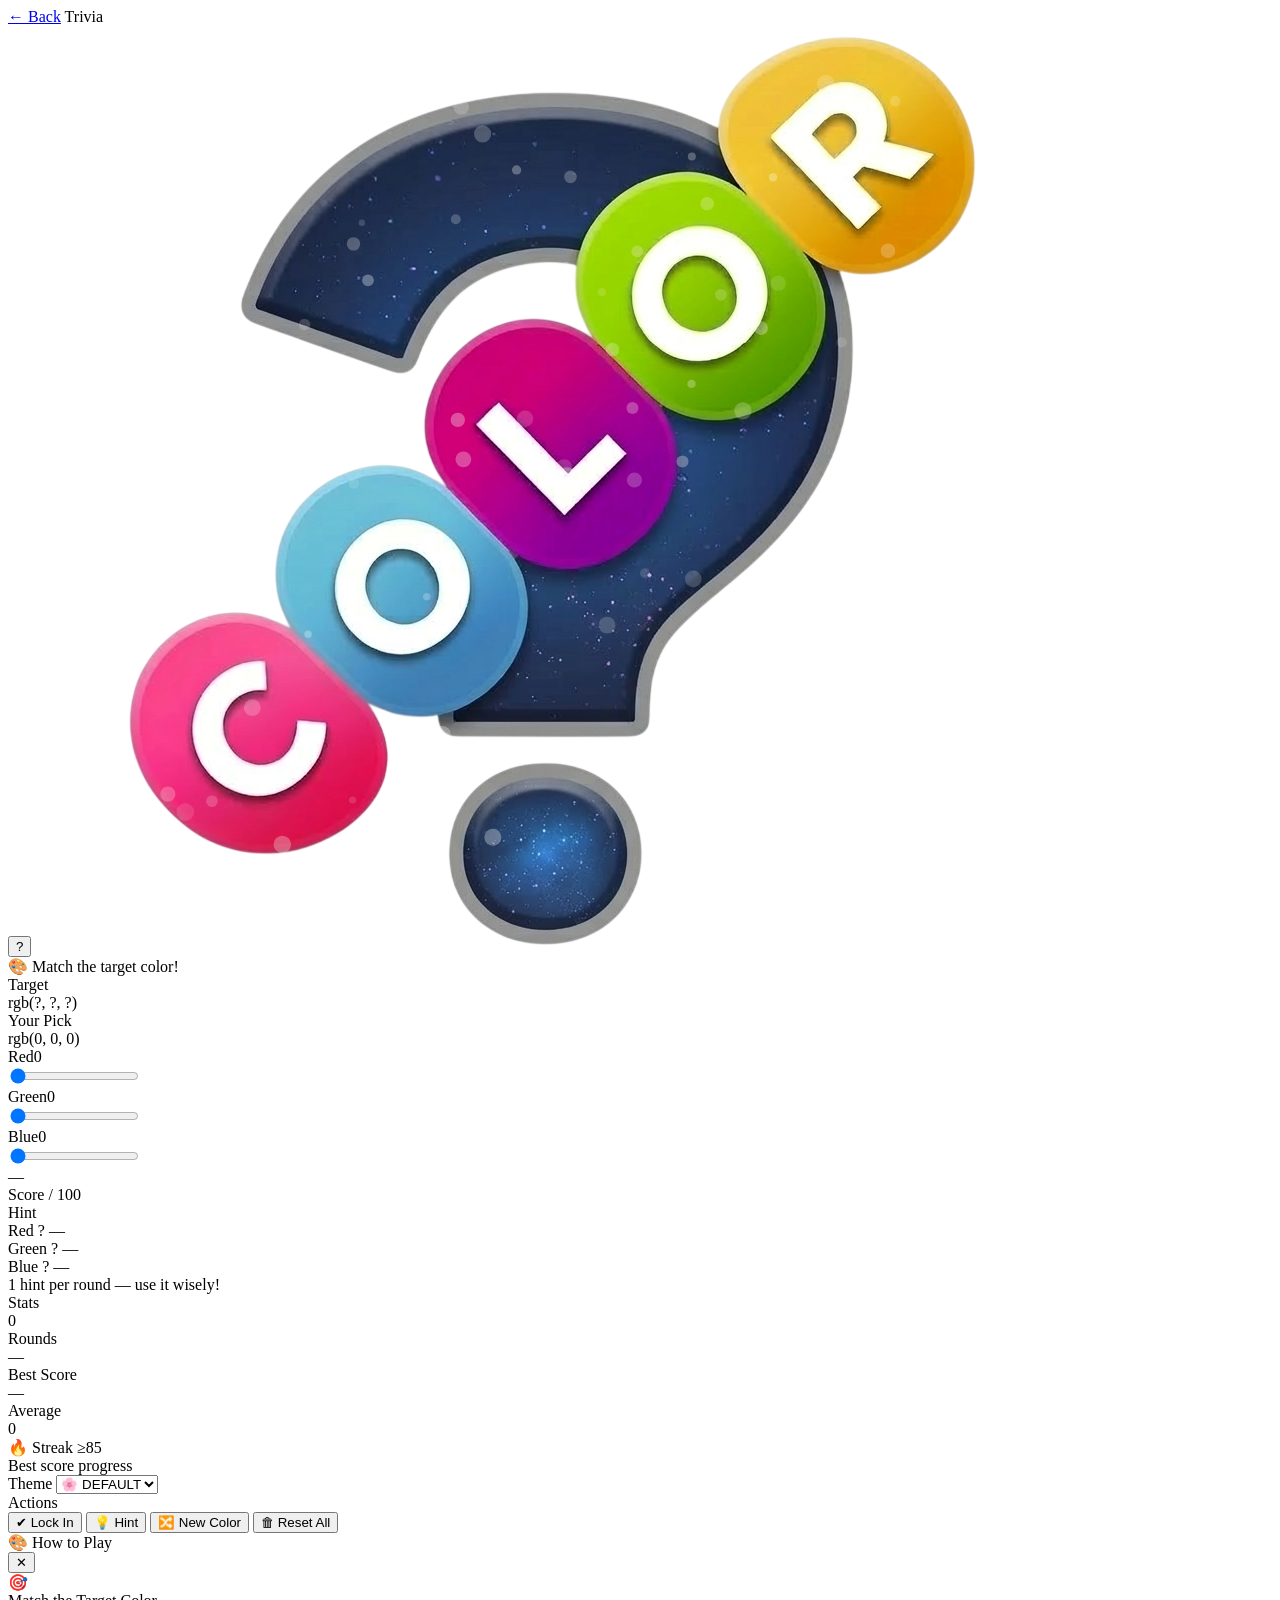
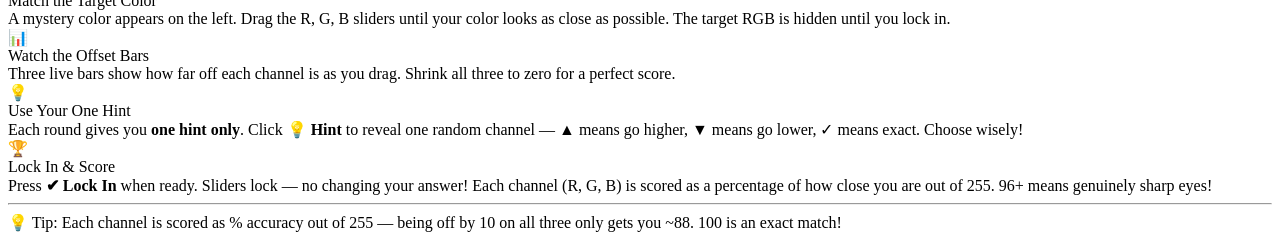
==== coloraccuracy/color-accuracy.html @ c28a1228 "Added the HTML file for color accuracy" ====
<!DOCTYPE html>
<html lang="en">
<head>
<meta charset="UTF-8">
<meta name="viewport" content="width=device-width, initial-scale=1.0">
<title>Color Accuracy</title>
<link rel="icon" type="image/png" href="../images/colorAccuracy.png">
<link rel="stylesheet" href="style.css">
<link rel="preconnect" href="https://fonts.googleapis.com">
<link href="https://fonts.googleapis.com/css2?family=Lexend:wght@100..900&display=swap" rel="stylesheet">
</head>
<body>

<canvas id="particle-canvas" style="position:fixed;inset:0;width:100%;height:100%;z-index:0;pointer-events:none;"></canvas>

<header>
  <div class="header-left">
    <a class="btn-back" href="../index.html#section-2">← Back</a>
    <span class="game-badge">Trivia</span>
  </div>
  <div class="header-right">
    <button class="btn-help" id="btn-help" title="How to Play">?</button>
    <img class="header-logo-img" src="../images/colorAccuracy.png" alt="Color Accuracy Game">
  </div>
</header>

<div class="app">
  <div class="shell">

    <!-- LEFT -->
    <div class="card preview-card">
      <div class="status-bar idle" id="status">🎨 Match the target color!</div>

      <div class="color-pair">
        <div class="color-section">
          <div class="color-lbl">Target</div>
          <div class="color-box" id="target-box"></div>
          <div class="rgb-pill" id="target-rgb">rgb(?, ?, ?)</div>
        </div>
        <div class="color-section">
          <div class="color-lbl">Your Pick</div>
          <div class="color-box" id="player-box" style="background:#000"></div>
          <div class="rgb-pill" id="player-rgb">rgb(0, 0, 0)</div>
        </div>
      </div>

      <div class="left-sliders" id="slider-container">
        <div class="left-slider-row">
          <div class="left-slider-header"><span class="slider-name r">Red</span><span class="slider-val" id="rVal">0</span></div>
          <input type="range" id="r" min="0" max="255" value="0">
        </div>
        <div class="left-slider-row">
          <div class="left-slider-header"><span class="slider-name g">Green</span><span class="slider-val" id="gVal">0</span></div>
          <input type="range" id="g" min="0" max="255" value="0">
        </div>
        <div class="left-slider-row">
          <div class="left-slider-header"><span class="slider-name b">Blue</span><span class="slider-val" id="bVal">0</span></div>
          <input type="range" id="b" min="0" max="255" value="0">
        </div>
      </div>

      <div class="score-wrap">
        <div class="score-badge" id="score-badge">—</div>
        <div class="score-sub">Score / 100</div>
      </div>
    </div>

    <!-- RIGHT -->
    <div class="card sidebar-card">

      <div class="sec-block">
        <div class="sec-lbl">Hint</div>
        <div class="hint-panel">
          <div class="hint-channels">
            <div class="hint-chip" id="hint-r">
              <span class="hint-chip-lbl">Red</span>
              <span class="hint-chip-arrow" id="hint-r-arrow">?</span>
              <span class="hint-chip-diff" id="hint-r-diff">—</span>
            </div>
            <div class="hint-chip" id="hint-g">
              <span class="hint-chip-lbl">Green</span>
              <span class="hint-chip-arrow" id="hint-g-arrow">?</span>
              <span class="hint-chip-diff" id="hint-g-diff">—</span>
            </div>
            <div class="hint-chip" id="hint-b">
              <span class="hint-chip-lbl">Blue</span>
              <span class="hint-chip-arrow" id="hint-b-arrow">?</span>
              <span class="hint-chip-diff" id="hint-b-diff">—</span>
            </div>
          </div>
          <div class="hint-msg" id="hint-msg">1 hint per round — use it wisely!</div>
        </div>
      </div>

      <div class="sec-block">
        <div class="sec-lbl">Stats</div>
        <div class="stats-grid">
          <div class="stat-card">
            <div class="stat-val" id="stat-rounds">0</div>
            <div class="stat-lbl">Rounds</div>
          </div>
          <div class="stat-card">
            <div class="stat-val" id="stat-best">—</div>
            <div class="stat-lbl">Best Score</div>
          </div>
          <div class="stat-card">
            <div class="stat-val" id="stat-avg">—</div>
            <div class="stat-lbl">Average</div>
          </div>
          <div class="stat-card">
            <div class="stat-val" id="stat-streak">0</div>
            <div class="stat-lbl">🔥 Streak ≥85</div>
          </div>
          <div class="stat-card" style="grid-column:span 2;">
            <div class="stat-bar-row">
              <div class="stat-bar-lbl">Best score progress</div>
              <div class="stat-bar-track"><div class="stat-bar-fill" id="stat-bar" style="width:0%"></div></div>
            </div>
          </div>
        </div>
      </div>

      <div class="sec-block">
        <div class="theme-row">
          <span class="theme-lbl">Theme</span>
          <select class="theme-sel" id="scheme">
            <option value="default">🌸 DEFAULT</option>
            <option value="dark">🌙 DARK</option>
          </select>
        </div>
      </div>

      <div class="sec-block">
        <div class="sec-lbl">Actions</div>
        <div class="action-btns">
          <button class="btn bg" id="btn-lock">✔ Lock In</button>
          <button class="btn bl" id="btn-hint">💡 Hint</button>
          <button class="btn bw" id="btn-new">🔀 New Color</button>
          <button class="btn br" id="btn-reset">🗑 Reset All</button>
        </div>
      </div>

    </div>
  </div>
</div>

<!-- MODAL -->
<div class="modal-overlay" id="modal-overlay">
  <div class="modal" role="dialog" aria-modal="true" aria-labelledby="modal-title">
    <div class="modal-header">
      <div class="modal-title" id="modal-title">🎨 How to Play</div>
      <button class="modal-close" id="modal-close" aria-label="Close">✕</button>
    </div>
    <div class="modal-steps">
      <div class="modal-step">
        <div class="step-num">🎯</div>
        <div class="step-body">
          <div class="step-title">Match the Target Color</div>
          <div class="step-desc">A mystery color appears on the left. Drag the R, G, B sliders until your color looks as close as possible. The target RGB is hidden until you lock in.</div>
        </div>
      </div>
      <div class="modal-step">
        <div class="step-num">📊</div>
        <div class="step-body">
          <div class="step-title">Watch the Offset Bars</div>
          <div class="step-desc">Three live bars show how far off each channel is as you drag. Shrink all three to zero for a perfect score.</div>
        </div>
      </div>
      <div class="modal-step">
        <div class="step-num">💡</div>
        <div class="step-body">
          <div class="step-title">Use Your One Hint</div>
          <div class="step-desc">Each round gives you <strong>one hint only</strong>. Click <strong>💡 Hint</strong> to reveal one random channel — ▲ means go higher, ▼ means go lower, ✓ means exact. Choose wisely!</div>
        </div>
      </div>
      <div class="modal-step">
        <div class="step-num">🏆</div>
        <div class="step-body">
          <div class="step-title">Lock In & Score</div>
          <div class="step-desc">Press <strong>✔ Lock In</strong> when ready. Sliders lock — no changing your answer! Each channel (R, G, B) is scored as a percentage of how close you are out of 255. 96+ means genuinely sharp eyes!</div>
        </div>
      </div>
    </div>
    <hr class="modal-divider">
    <div class="modal-tip">💡 Tip: Each channel is scored as % accuracy out of 255 — being off by 10 on all three only gets you ~88. 100 is an exact match!</div>
  </div>
</div>

<script>
let target = {r:0,g:0,b:0};
let locked = false;
let hintUsed = false;
let stats = { rounds:0, best:-1, total:0, streak:0 };

const rSlider=document.getElementById('r'), gSlider=document.getElementById('g'), bSlider=document.getElementById('b');
const rVal_el=document.getElementById('rVal'), gVal_el=document.getElementById('gVal'), bVal_el=document.getElementById('bVal');
const targetBox=document.getElementById('target-box'), playerBox=document.getElementById('player-box');
const targetRGB=document.getElementById('target-rgb'), playerRGB=document.getElementById('player-rgb');
const status_el=document.getElementById('status'), scoreBadge=document.getElementById('score-badge');
const sliderContainer=document.getElementById('slider-container');
const hintChips=[document.getElementById('hint-r'), document.getElementById('hint-g'), document.getElementById('hint-b')];
const hintArrows=['hint-r-arrow','hint-g-arrow','hint-b-arrow'].map(id=>document.getElementById(id));
const hintDiffs=['hint-r-diff','hint-g-diff','hint-b-diff'].map(id=>document.getElementById(id));
const hintMsg=document.getElementById('hint-msg');

function randInt(a,b){return Math.floor(Math.random()*(b-a+1))+a;}
function rgb(r,g,b){return `rgb(${r}, ${g}, ${b})`;}
function calcScore(r,g,b){
  const accR = 1 - Math.abs(r - target.r) / 255;
  const accG = 1 - Math.abs(g - target.g) / 255;
  const accB = 1 - Math.abs(b - target.b) / 255;
  const avg = (accR + accG + accB) / 3;
  return Math.round(Math.pow(avg, 2.2) * 100);
}
function scoreClass(s){return s>=75?'great':s>=45?'ok':'low';}
function scoreEmoji(s){
  if(s===100) return '🎯 Perfect match!';
  if(s>=96)   return '🏆 Outstanding!';
  if(s>=88)   return '✨ Excellent!';
  if(s>=75)   return '👍 Really close!';
  if(s>=58)   return '🙂 Decent try!';
  if(s>=38)   return '😅 Getting there…';
  if(s>=18)   return '😬 Way off!';
  return '💀 Not even close!';
}

function setSlidersLocked(isLocked){
  if(isLocked){
    sliderContainer.classList.add('sliders-locked');
  } else {
    sliderContainer.classList.remove('sliders-locked');
  }
}

function updatePlayer(){
  if(locked) return;
  const r=+rSlider.value, g=+gSlider.value, b=+bSlider.value;
  rVal_el.textContent=r; gVal_el.textContent=g; bVal_el.textContent=b;
  playerBox.style.backgroundColor=rgb(r,g,b);
  playerRGB.textContent=`rgb(${r}, ${g}, ${b})`;
  status_el.className='status-bar idle'; status_el.textContent='🎨 Match the target color!'; scoreBadge.textContent='—';
  saveState();
}

function showHint(){
  if(locked){ hintMsg.textContent='Answer locked! Start a new round.'; return; }
  if(hintUsed){ hintMsg.textContent='Only 1 hint per round!'; return; }
  hintUsed = true;
  const pick = Math.floor(Math.random()*3);
  const r=+rSlider.value, g=+gSlider.value, b=+bSlider.value;
  const vals=[r,g,b], tgts=[target.r,target.g,target.b];
  const diff=tgts[pick]-vals[pick], abs=Math.abs(diff);
  const chip=hintChips[pick];
  chip.classList.add('revealed');
  chip.classList.remove('up','down','exact');
  if(diff>0){chip.classList.add('up'); hintArrows[pick].textContent='▲'; hintDiffs[pick].textContent=`+${abs}`;}
  else if(diff<0){chip.classList.add('down'); hintArrows[pick].textContent='▼'; hintDiffs[pick].textContent=`-${abs}`;}
  else{chip.classList.add('exact'); hintArrows[pick].textContent='✓'; hintDiffs[pick].textContent='exact';}
  hintMsg.textContent='Hint used for this round!';
  saveState();
}

function resetHints(){
  hintUsed=false;
  hintChips.forEach(c=>{c.className='hint-chip';});
  hintArrows.forEach(a=>a.textContent='?');
  hintDiffs.forEach(d=>d.textContent='—');
  hintMsg.textContent='1 hint per round — use it wisely!';
}

function updateStats(score){
  stats.rounds++;
  stats.total+=score;
  if(score>stats.best) stats.best=score;
  if(score>=85) stats.streak++; else stats.streak=0;
  renderStats();
}
function renderStats(){
  document.getElementById('stat-rounds').textContent=stats.rounds;
  document.getElementById('stat-best').textContent=stats.best>=0?stats.best:'—';
  document.getElementById('stat-avg').textContent=stats.rounds>0?Math.round(stats.total/stats.rounds):'—';
  document.getElementById('stat-streak').textContent=stats.streak;
  const pct=stats.best>=0?stats.best:0;
  document.getElementById('stat-bar').style.width=pct+'%';
  ['stat-rounds','stat-best','stat-avg','stat-streak'].forEach(id=>{
    const el=document.getElementById(id);
    el.classList.remove('bump2'); void el.offsetWidth; el.classList.add('bump2');
    setTimeout(()=>el.classList.remove('bump2'),400);
  });
}
function resetStats(){stats={rounds:0,best:-1,total:0,streak:0};renderStats();}

function newGame(){
  target={r:randInt(0,255),g:randInt(0,255),b:randInt(0,255)};
  targetBox.style.backgroundColor=rgb(target.r,target.g,target.b);
  targetRGB.textContent='rgb(?, ?, ?)';
  locked=false;
  setSlidersLocked(false);
  rSlider.value=0; gSlider.value=0; bSlider.value=0;
  rVal_el.textContent=0; gVal_el.textContent=0; bVal_el.textContent=0;
  playerBox.style.backgroundColor=rgb(0,0,0);
  playerRGB.textContent='rgb(0, 0, 0)';
  resetHints();
  status_el.className='status-bar idle';
  status_el.textContent='🎨 Match the target color!';
  scoreBadge.textContent='—';
  saveState();
}

function lockIn(){
  if(locked)return;
  locked=true;
  setSlidersLocked(true);
  const r=+rSlider.value, g=+gSlider.value, b=+bSlider.value;
  const score=calcScore(r,g,b), cls=scoreClass(score);
  targetRGB.textContent=`rgb(${target.r}, ${target.g}, ${target.b})`;
  status_el.className=`status-bar ${cls}`;
  status_el.textContent=`${scoreEmoji(score)} — ${score}/100`;
  scoreBadge.textContent=score;
  scoreBadge.classList.remove('bump'); void scoreBadge.offsetWidth; scoreBadge.classList.add('bump');
  setTimeout(()=>scoreBadge.classList.remove('bump'),400);
  updateStats(score);
  saveState();
  if(score>=85) confetti();
}

function resetAll(){ resetStats(); newGame(); }

function confetti(){
  const cols=['#ffb2b2','#ffd6e0','#ffd700','#ff88aa','#ffffff','#ffaacc','#ffddee'];
  for(let i=0;i<60;i++)setTimeout(()=>{
    const el=document.createElement('div'); el.className='cp';
    const sz=6+Math.random()*10;
    el.style.cssText=`left:${Math.random()*100}vw;top:-12px;width:${sz}px;height:${sz*(Math.random()>.45?1:2.2)}px;background:${cols[~~(Math.random()*cols.length)]};border-radius:${Math.random()>.4?'50%':'3px'};border:1.5px solid rgba(255,255,255,0.4);animation-duration:${2+Math.random()*2}s;animation-delay:${Math.random()*.4}s;`;
    document.body.appendChild(el); setTimeout(()=>el.remove(),5000);
  },i*22);
}

// ─── PARTICLE SYSTEM ─────────────────────────────────────────────────────────
function initParticles(canvas) {
  const ctx = canvas.getContext('2d');
  let W, H, particles;

  function resize() {
    const rect = canvas.getBoundingClientRect();
    W = canvas.width  = rect.width  || window.innerWidth;
    H = canvas.height = rect.height || window.innerHeight;
  }

  function isDark() {
    return document.documentElement.getAttribute('data-scheme') === 'dark';
  }

  function createParticles() {
    const count = Math.floor((W * H) / 7500);
    particles = Array.from({ length: count }, () => ({
      x:  Math.random() * W,
      y:  Math.random() * H,
      r:  Math.random() * 6 + 3,
      dx: (Math.random() - 0.5) * 0.35,
      dy: (Math.random() - 0.5) * 0.35,
      a:  Math.random() * 0.22 + 0.1
    }));
  }

  function draw() {
    ctx.clearRect(0, 0, W, H);
    const alpha = isDark() ? 0.55 : 1;
    particles.forEach(p => {
      ctx.beginPath();
      ctx.arc(p.x, p.y, p.r, 0, Math.PI * 2);
      ctx.fillStyle = `rgba(255,255,255,${p.a * alpha})`;
      ctx.fill();
      p.x += p.dx; p.y += p.dy;
      if (p.x < -p.r) p.x = W + p.r;
      if (p.x > W + p.r) p.x = -p.r;
      if (p.y < -p.r) p.y = H + p.r;
      if (p.y > H + p.r) p.y = -p.r;
    });
    requestAnimationFrame(draw);
  }

  resize(); createParticles(); draw();
  window.addEventListener('resize', () => { resize(); createParticles(); });
}

initParticles(document.getElementById('particle-canvas'));

const scheme_el=document.getElementById('scheme');
scheme_el.addEventListener('change',e=>{document.documentElement.setAttribute('data-scheme',e.target.value);localStorage.setItem('cag-scheme',e.target.value);});

const modalOverlay=document.getElementById('modal-overlay');
document.getElementById('btn-help').addEventListener('click',()=>modalOverlay.classList.add('open'));
document.getElementById('modal-close').addEventListener('click',()=>modalOverlay.classList.remove('open'));
modalOverlay.addEventListener('click',e=>{if(e.target===modalOverlay)modalOverlay.classList.remove('open');});
document.addEventListener('keydown',e=>{if(e.key==='Escape')modalOverlay.classList.remove('open');});
document.querySelector('.btn-back').addEventListener('click', ()=>{ sessionStorage.removeItem('cag-state'); });

rSlider.oninput=updatePlayer; gSlider.oninput=updatePlayer; bSlider.oninput=updatePlayer;
document.getElementById('btn-lock').addEventListener('click',lockIn);
document.getElementById('btn-hint').addEventListener('click',showHint);
document.getElementById('btn-new').addEventListener('click',newGame);
document.getElementById('btn-reset').addEventListener('click',resetAll);

function saveState(){
  try {
    sessionStorage.setItem('cag-state', JSON.stringify({
      target, locked, hintUsed,
      hintChipStates: hintChips.map((c,i)=>({
        classes: c.className,
        arrow: hintArrows[i].textContent,
        diff:  hintDiffs[i].textContent
      })),
      hintMsg: hintMsg.textContent,
      r: rSlider.value, g: gSlider.value, b: bSlider.value,
      targetRGBText: targetRGB.textContent,
      statusClass: status_el.className,
      statusText:  status_el.textContent,
      scoreText:   scoreBadge.textContent,
      stats
    }));
  } catch(e){}
}

function restoreState(){
  try {
    const raw = sessionStorage.getItem('cag-state');
    if(!raw) return false;
    const s = JSON.parse(raw);
    target   = s.target   || {r:0,g:0,b:0};
    locked   = s.locked   ?? false;
    hintUsed = s.hintUsed ?? false;
    stats    = s.stats    || {rounds:0,best:-1,total:0,streak:0};
    rSlider.value = s.r ?? 0;
    gSlider.value = s.g ?? 0;
    bSlider.value = s.b ?? 0;
    const r=+rSlider.value, g=+gSlider.value, b=+bSlider.value;
    rVal_el.textContent=r; gVal_el.textContent=g; bVal_el.textContent=b;
    targetBox.style.backgroundColor = `rgb(${target.r},${target.g},${target.b})`;
    playerBox.style.backgroundColor = `rgb(${r},${g},${b})`;
    targetRGB.textContent = s.targetRGBText || 'rgb(?, ?, ?)';
    playerRGB.textContent = `rgb(${r}, ${g}, ${b})`;
    status_el.className   = s.statusClass || 'status-bar idle';
    status_el.textContent = s.statusText  || '🎨 Match the target color!';
    scoreBadge.textContent = s.scoreText  || '—';
    if(s.hintChipStates){
      s.hintChipStates.forEach((hs,i)=>{
        hintChips[i].className         = hs.classes;
        hintArrows[i].textContent      = hs.arrow;
        hintDiffs[i].textContent       = hs.diff;
      });
    }
    hintMsg.textContent = s.hintMsg || '1 hint per round — use it wisely!';
    setSlidersLocked(locked);
    renderStats();
    return true;
  } catch(e){ return false; }
}

(function init(){
  const s=localStorage.getItem('cag-scheme')||'default';
  document.documentElement.setAttribute('data-scheme',s);
  scheme_el.value=s;
  if(!restoreState()){
    renderStats();
    newGame();
  }
})();
</script>
</body>
</html>
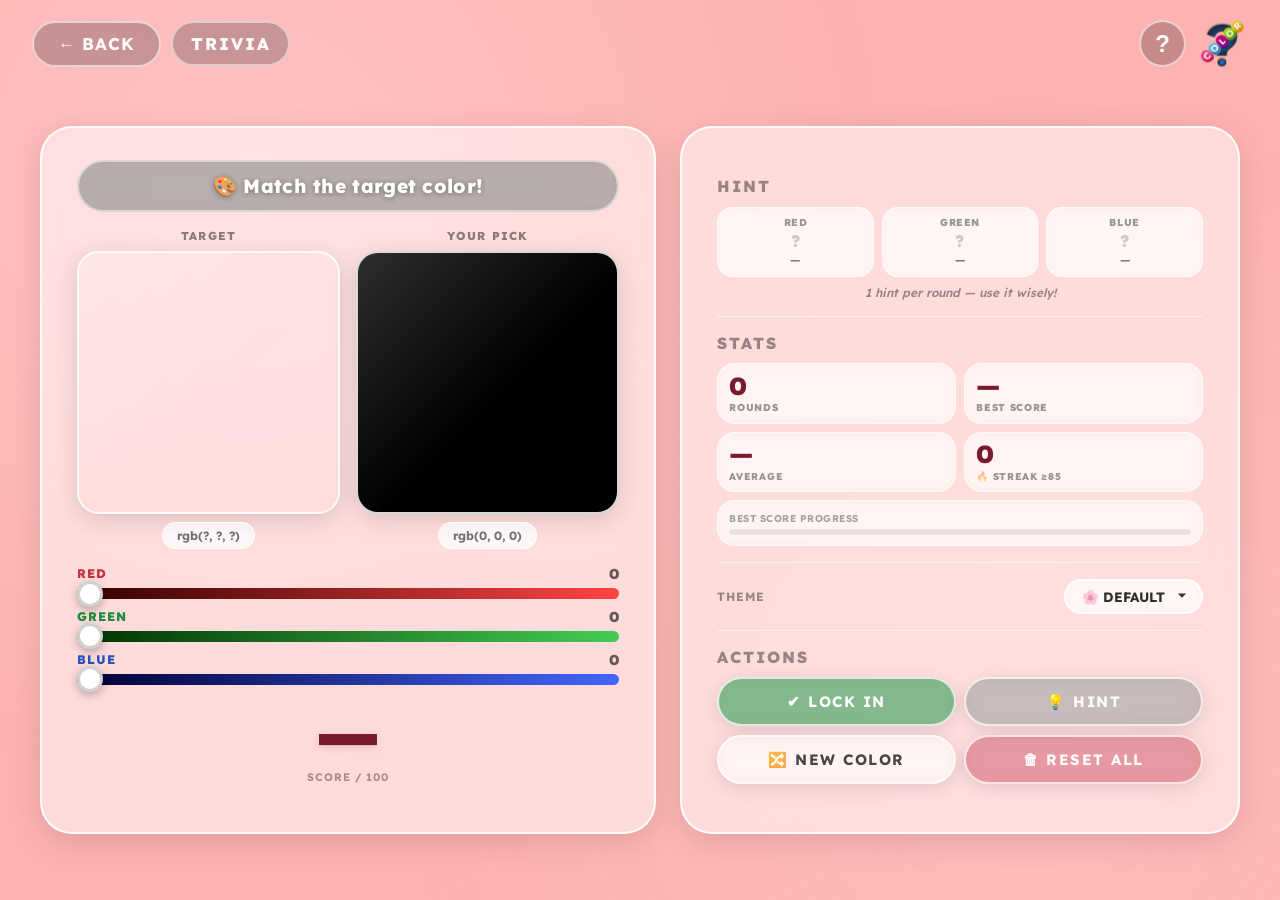
==== commit 8e9da71c: "Fixed and Cleaned the COde" ====
--- a/coloraccuracy/color-accuracy.html
+++ b/coloraccuracy/color-accuracy.html
@@ -1,471 +1,207 @@
 <!DOCTYPE html>
 <html lang="en">
+
 <head>
-<meta charset="UTF-8">
-<meta name="viewport" content="width=device-width, initial-scale=1.0">
-<title>Color Accuracy</title>
-<link rel="icon" type="image/png" href="../images/colorAccuracy.png">
-<link rel="stylesheet" href="style.css">
-<link rel="preconnect" href="https://fonts.googleapis.com">
-<link href="https://fonts.googleapis.com/css2?family=Lexend:wght@100..900&display=swap" rel="stylesheet">
+  <meta charset="UTF-8">
+  <meta name="viewport" content="width=device-width, initial-scale=1.0">
+  <title>Color Accuracy</title>
+  <link rel="icon" type="image/png" href="../images/colorAccuracy.png">
+  <link rel="stylesheet" href="style.css">
+  <link rel="preconnect" href="https://fonts.googleapis.com">
+  <link href="https://fonts.googleapis.com/css2?family=Lexend:wght@100..900&display=swap" rel="stylesheet">
 </head>
+
 <body>
 
-<canvas id="particle-canvas" style="position:fixed;inset:0;width:100%;height:100%;z-index:0;pointer-events:none;"></canvas>
-
-<header>
-  <div class="header-left">
-    <a class="btn-back" href="../index.html#section-2">← Back</a>
-    <span class="game-badge">Trivia</span>
+  <canvas id="particle-canvas"
+    style="position:fixed;inset:0;width:100%;height:100%;z-index:0;pointer-events:none;"></canvas>
+
+  <header>
+    <div class="header-left">
+      <a class="btn-back" href="../index.html#section-2">← Back</a>
+      <span class="game-badge">Trivia</span>
+    </div>
+    <div class="header-right">
+      <button class="btn-help" id="btn-help" title="How to Play">?</button>
+      <img class="header-logo-img" src="../images/colorAccuracy.png" alt="Color Accuracy Game">
+    </div>
+  </header>
+
+  <div class="app">
+    <div class="shell">
+
+      <!-- LEFT -->
+      <div class="card preview-card">
+        <div class="status-bar idle" id="status">🎨 Match the target color!</div>
+
+        <div class="color-pair">
+          <div class="color-section">
+            <div class="color-lbl">Target</div>
+            <div class="color-box" id="target-box"></div>
+            <div class="rgb-pill" id="target-rgb">rgb(?, ?, ?)</div>
+          </div>
+          <div class="color-section">
+            <div class="color-lbl">Your Pick</div>
+            <div class="color-box" id="player-box" style="background:#000"></div>
+            <div class="rgb-pill" id="player-rgb">rgb(0, 0, 0)</div>
+          </div>
+        </div>
+
+        <div class="left-sliders" id="slider-container">
+          <div class="left-slider-row">
+            <div class="left-slider-header"><span class="slider-name r">Red</span><span class="slider-val"
+                id="rVal">0</span></div>
+            <input type="range" id="r" min="0" max="255" value="0">
+          </div>
+          <div class="left-slider-row">
+            <div class="left-slider-header"><span class="slider-name g">Green</span><span class="slider-val"
+                id="gVal">0</span></div>
+            <input type="range" id="g" min="0" max="255" value="0">
+          </div>
+          <div class="left-slider-row">
+            <div class="left-slider-header"><span class="slider-name b">Blue</span><span class="slider-val"
+                id="bVal">0</span></div>
+            <input type="range" id="b" min="0" max="255" value="0">
+          </div>
+        </div>
+
+        <div class="score-wrap">
+          <div class="score-badge" id="score-badge">—</div>
+          <div class="score-sub">Score / 100</div>
+        </div>
+      </div>
+
+      <!-- RIGHT -->
+      <div class="card sidebar-card">
+
+        <div class="sec-block">
+          <div class="sec-lbl">Hint</div>
+          <div class="hint-panel">
+            <div class="hint-channels">
+              <div class="hint-chip" id="hint-r">
+                <span class="hint-chip-lbl">Red</span>
+                <span class="hint-chip-arrow" id="hint-r-arrow">?</span>
+                <span class="hint-chip-diff" id="hint-r-diff">—</span>
+              </div>
+              <div class="hint-chip" id="hint-g">
+                <span class="hint-chip-lbl">Green</span>
+                <span class="hint-chip-arrow" id="hint-g-arrow">?</span>
+                <span class="hint-chip-diff" id="hint-g-diff">—</span>
+              </div>
+              <div class="hint-chip" id="hint-b">
+                <span class="hint-chip-lbl">Blue</span>
+                <span class="hint-chip-arrow" id="hint-b-arrow">?</span>
+                <span class="hint-chip-diff" id="hint-b-diff">—</span>
+              </div>
+            </div>
+            <div class="hint-msg" id="hint-msg">1 hint per round — use it wisely!</div>
+          </div>
+        </div>
+
+        <div class="sec-block">
+          <div class="sec-lbl">Stats</div>
+          <div class="stats-grid">
+            <div class="stat-card">
+              <div class="stat-val" id="stat-rounds">0</div>
+              <div class="stat-lbl">Rounds</div>
+            </div>
+            <div class="stat-card">
+              <div class="stat-val" id="stat-best">—</div>
+              <div class="stat-lbl">Best Score</div>
+            </div>
+            <div class="stat-card">
+              <div class="stat-val" id="stat-avg">—</div>
+              <div class="stat-lbl">Average</div>
+            </div>
+            <div class="stat-card">
+              <div class="stat-val" id="stat-streak">0</div>
+              <div class="stat-lbl">🔥 Streak ≥85</div>
+            </div>
+            <div class="stat-card" style="grid-column:span 2;">
+              <div class="stat-bar-row">
+                <div class="stat-bar-lbl">Best score progress</div>
+                <div class="stat-bar-track">
+                  <div class="stat-bar-fill" id="stat-bar" style="width:0%"></div>
+                </div>
+              </div>
+            </div>
+          </div>
+        </div>
+
+        <div class="sec-block">
+          <div class="theme-row">
+            <span class="theme-lbl">Theme</span>
+            <select class="theme-sel" id="scheme">
+              <option value="default">🌸 DEFAULT</option>
+              <option value="dark">🌙 DARK</option>
+            </select>
+          </div>
+        </div>
+
+        <div class="sec-block">
+          <div class="sec-lbl">Actions</div>
+          <div class="action-btns">
+            <button class="btn bg" id="btn-lock">✔ Lock In</button>
+            <button class="btn bl" id="btn-hint">💡 Hint</button>
+            <button class="btn bw" id="btn-new">🔀 New Color</button>
+            <button class="btn br" id="btn-reset">🗑 Reset All</button>
+          </div>
+        </div>
+
+      </div>
+    </div>
   </div>
-  <div class="header-right">
-    <button class="btn-help" id="btn-help" title="How to Play">?</button>
-    <img class="header-logo-img" src="../images/colorAccuracy.png" alt="Color Accuracy Game">
+
+  <!-- MODAL -->
+  <div class="modal-overlay" id="modal-overlay">
+    <div class="modal" role="dialog" aria-modal="true" aria-labelledby="modal-title">
+      <div class="modal-header">
+        <div class="modal-title" id="modal-title">🎨 How to Play</div>
+        <button class="modal-close" id="modal-close" aria-label="Close">✕</button>
+      </div>
+      <div class="modal-steps">
+        <div class="modal-step">
+          <div class="step-num">🎯</div>
+          <div class="step-body">
+            <div class="step-title">Match the Target Color</div>
+            <div class="step-desc">A mystery color appears on the left. Drag the R, G, B sliders until your color looks
+              as close as possible. The target RGB is hidden until you lock in.</div>
+          </div>
+        </div>
+        <div class="modal-step">
+          <div class="step-num">📊</div>
+          <div class="step-body">
+            <div class="step-title">Watch the Offset Bars</div>
+            <div class="step-desc">Three live bars show how far off each channel is as you drag. Shrink all three to
+              zero for a perfect score.</div>
+          </div>
+        </div>
+        <div class="modal-step">
+          <div class="step-num">💡</div>
+          <div class="step-body">
+            <div class="step-title">Use Your One Hint</div>
+            <div class="step-desc">Each round gives you <strong>one hint only</strong>. Click <strong>💡 Hint</strong>
+              to reveal one random channel — ▲ means go higher, ▼ means go lower, ✓ means exact. Choose wisely!</div>
+          </div>
+        </div>
+        <div class="modal-step">
+          <div class="step-num">🏆</div>
+          <div class="step-body">
+            <div class="step-title">Lock In & Score</div>
+            <div class="step-desc">Press <strong>✔ Lock In</strong> when ready. Sliders lock — no changing your answer!
+              Each channel (R, G, B) is scored as a percentage of how close you are out of 255. 96+ means genuinely
+              sharp eyes!</div>
+          </div>
+        </div>
+      </div>
+      <hr class="modal-divider">
+      <div class="modal-tip">💡 Tip: Each channel is scored as % accuracy out of 255 — being off by 10 on all three only
+        gets you ~88. 100 is an exact match!</div>
+    </div>
   </div>
-</header>
-
-<div class="app">
-  <div class="shell">
-
-    <!-- LEFT -->
-    <div class="card preview-card">
-      <div class="status-bar idle" id="status">🎨 Match the target color!</div>
-
-      <div class="color-pair">
-        <div class="color-section">
-          <div class="color-lbl">Target</div>
-          <div class="color-box" id="target-box"></div>
-          <div class="rgb-pill" id="target-rgb">rgb(?, ?, ?)</div>
-        </div>
-        <div class="color-section">
-          <div class="color-lbl">Your Pick</div>
-          <div class="color-box" id="player-box" style="background:#000"></div>
-          <div class="rgb-pill" id="player-rgb">rgb(0, 0, 0)</div>
-        </div>
-      </div>
-
-      <div class="left-sliders" id="slider-container">
-        <div class="left-slider-row">
-          <div class="left-slider-header"><span class="slider-name r">Red</span><span class="slider-val" id="rVal">0</span></div>
-          <input type="range" id="r" min="0" max="255" value="0">
-        </div>
-        <div class="left-slider-row">
-          <div class="left-slider-header"><span class="slider-name g">Green</span><span class="slider-val" id="gVal">0</span></div>
-          <input type="range" id="g" min="0" max="255" value="0">
-        </div>
-        <div class="left-slider-row">
-          <div class="left-slider-header"><span class="slider-name b">Blue</span><span class="slider-val" id="bVal">0</span></div>
-          <input type="range" id="b" min="0" max="255" value="0">
-        </div>
-      </div>
-
-      <div class="score-wrap">
-        <div class="score-badge" id="score-badge">—</div>
-        <div class="score-sub">Score / 100</div>
-      </div>
-    </div>
-
-    <!-- RIGHT -->
-    <div class="card sidebar-card">
-
-      <div class="sec-block">
-        <div class="sec-lbl">Hint</div>
-        <div class="hint-panel">
-          <div class="hint-channels">
-            <div class="hint-chip" id="hint-r">
-              <span class="hint-chip-lbl">Red</span>
-              <span class="hint-chip-arrow" id="hint-r-arrow">?</span>
-              <span class="hint-chip-diff" id="hint-r-diff">—</span>
-            </div>
-            <div class="hint-chip" id="hint-g">
-              <span class="hint-chip-lbl">Green</span>
-              <span class="hint-chip-arrow" id="hint-g-arrow">?</span>
-              <span class="hint-chip-diff" id="hint-g-diff">—</span>
-            </div>
-            <div class="hint-chip" id="hint-b">
-              <span class="hint-chip-lbl">Blue</span>
-              <span class="hint-chip-arrow" id="hint-b-arrow">?</span>
-              <span class="hint-chip-diff" id="hint-b-diff">—</span>
-            </div>
-          </div>
-          <div class="hint-msg" id="hint-msg">1 hint per round — use it wisely!</div>
-        </div>
-      </div>
-
-      <div class="sec-block">
-        <div class="sec-lbl">Stats</div>
-        <div class="stats-grid">
-          <div class="stat-card">
-            <div class="stat-val" id="stat-rounds">0</div>
-            <div class="stat-lbl">Rounds</div>
-          </div>
-          <div class="stat-card">
-            <div class="stat-val" id="stat-best">—</div>
-            <div class="stat-lbl">Best Score</div>
-          </div>
-          <div class="stat-card">
-            <div class="stat-val" id="stat-avg">—</div>
-            <div class="stat-lbl">Average</div>
-          </div>
-          <div class="stat-card">
-            <div class="stat-val" id="stat-streak">0</div>
-            <div class="stat-lbl">🔥 Streak ≥85</div>
-          </div>
-          <div class="stat-card" style="grid-column:span 2;">
-            <div class="stat-bar-row">
-              <div class="stat-bar-lbl">Best score progress</div>
-              <div class="stat-bar-track"><div class="stat-bar-fill" id="stat-bar" style="width:0%"></div></div>
-            </div>
-          </div>
-        </div>
-      </div>
-
-      <div class="sec-block">
-        <div class="theme-row">
-          <span class="theme-lbl">Theme</span>
-          <select class="theme-sel" id="scheme">
-            <option value="default">🌸 DEFAULT</option>
-            <option value="dark">🌙 DARK</option>
-          </select>
-        </div>
-      </div>
-
-      <div class="sec-block">
-        <div class="sec-lbl">Actions</div>
-        <div class="action-btns">
-          <button class="btn bg" id="btn-lock">✔ Lock In</button>
-          <button class="btn bl" id="btn-hint">💡 Hint</button>
-          <button class="btn bw" id="btn-new">🔀 New Color</button>
-          <button class="btn br" id="btn-reset">🗑 Reset All</button>
-        </div>
-      </div>
-
-    </div>
-  </div>
-</div>
-
-<!-- MODAL -->
-<div class="modal-overlay" id="modal-overlay">
-  <div class="modal" role="dialog" aria-modal="true" aria-labelledby="modal-title">
-    <div class="modal-header">
-      <div class="modal-title" id="modal-title">🎨 How to Play</div>
-      <button class="modal-close" id="modal-close" aria-label="Close">✕</button>
-    </div>
-    <div class="modal-steps">
-      <div class="modal-step">
-        <div class="step-num">🎯</div>
-        <div class="step-body">
-          <div class="step-title">Match the Target Color</div>
-          <div class="step-desc">A mystery color appears on the left. Drag the R, G, B sliders until your color looks as close as possible. The target RGB is hidden until you lock in.</div>
-        </div>
-      </div>
-      <div class="modal-step">
-        <div class="step-num">📊</div>
-        <div class="step-body">
-          <div class="step-title">Watch the Offset Bars</div>
-          <div class="step-desc">Three live bars show how far off each channel is as you drag. Shrink all three to zero for a perfect score.</div>
-        </div>
-      </div>
-      <div class="modal-step">
-        <div class="step-num">💡</div>
-        <div class="step-body">
-          <div class="step-title">Use Your One Hint</div>
-          <div class="step-desc">Each round gives you <strong>one hint only</strong>. Click <strong>💡 Hint</strong> to reveal one random channel — ▲ means go higher, ▼ means go lower, ✓ means exact. Choose wisely!</div>
-        </div>
-      </div>
-      <div class="modal-step">
-        <div class="step-num">🏆</div>
-        <div class="step-body">
-          <div class="step-title">Lock In & Score</div>
-          <div class="step-desc">Press <strong>✔ Lock In</strong> when ready. Sliders lock — no changing your answer! Each channel (R, G, B) is scored as a percentage of how close you are out of 255. 96+ means genuinely sharp eyes!</div>
-        </div>
-      </div>
-    </div>
-    <hr class="modal-divider">
-    <div class="modal-tip">💡 Tip: Each channel is scored as % accuracy out of 255 — being off by 10 on all three only gets you ~88. 100 is an exact match!</div>
-  </div>
-</div>
-
-<script>
-let target = {r:0,g:0,b:0};
-let locked = false;
-let hintUsed = false;
-let stats = { rounds:0, best:-1, total:0, streak:0 };
-
-const rSlider=document.getElementById('r'), gSlider=document.getElementById('g'), bSlider=document.getElementById('b');
-const rVal_el=document.getElementById('rVal'), gVal_el=document.getElementById('gVal'), bVal_el=document.getElementById('bVal');
-const targetBox=document.getElementById('target-box'), playerBox=document.getElementById('player-box');
-const targetRGB=document.getElementById('target-rgb'), playerRGB=document.getElementById('player-rgb');
-const status_el=document.getElementById('status'), scoreBadge=document.getElementById('score-badge');
-const sliderContainer=document.getElementById('slider-container');
-const hintChips=[document.getElementById('hint-r'), document.getElementById('hint-g'), document.getElementById('hint-b')];
-const hintArrows=['hint-r-arrow','hint-g-arrow','hint-b-arrow'].map(id=>document.getElementById(id));
-const hintDiffs=['hint-r-diff','hint-g-diff','hint-b-diff'].map(id=>document.getElementById(id));
-const hintMsg=document.getElementById('hint-msg');
-
-function randInt(a,b){return Math.floor(Math.random()*(b-a+1))+a;}
-function rgb(r,g,b){return `rgb(${r}, ${g}, ${b})`;}
-function calcScore(r,g,b){
-  const accR = 1 - Math.abs(r - target.r) / 255;
-  const accG = 1 - Math.abs(g - target.g) / 255;
-  const accB = 1 - Math.abs(b - target.b) / 255;
-  const avg = (accR + accG + accB) / 3;
-  return Math.round(Math.pow(avg, 2.2) * 100);
-}
-function scoreClass(s){return s>=75?'great':s>=45?'ok':'low';}
-function scoreEmoji(s){
-  if(s===100) return '🎯 Perfect match!';
-  if(s>=96)   return '🏆 Outstanding!';
-  if(s>=88)   return '✨ Excellent!';
-  if(s>=75)   return '👍 Really close!';
-  if(s>=58)   return '🙂 Decent try!';
-  if(s>=38)   return '😅 Getting there…';
-  if(s>=18)   return '😬 Way off!';
-  return '💀 Not even close!';
-}
-
-function setSlidersLocked(isLocked){
-  if(isLocked){
-    sliderContainer.classList.add('sliders-locked');
-  } else {
-    sliderContainer.classList.remove('sliders-locked');
-  }
-}
-
-function updatePlayer(){
-  if(locked) return;
-  const r=+rSlider.value, g=+gSlider.value, b=+bSlider.value;
-  rVal_el.textContent=r; gVal_el.textContent=g; bVal_el.textContent=b;
-  playerBox.style.backgroundColor=rgb(r,g,b);
-  playerRGB.textContent=`rgb(${r}, ${g}, ${b})`;
-  status_el.className='status-bar idle'; status_el.textContent='🎨 Match the target color!'; scoreBadge.textContent='—';
-  saveState();
-}
-
-function showHint(){
-  if(locked){ hintMsg.textContent='Answer locked! Start a new round.'; return; }
-  if(hintUsed){ hintMsg.textContent='Only 1 hint per round!'; return; }
-  hintUsed = true;
-  const pick = Math.floor(Math.random()*3);
-  const r=+rSlider.value, g=+gSlider.value, b=+bSlider.value;
-  const vals=[r,g,b], tgts=[target.r,target.g,target.b];
-  const diff=tgts[pick]-vals[pick], abs=Math.abs(diff);
-  const chip=hintChips[pick];
-  chip.classList.add('revealed');
-  chip.classList.remove('up','down','exact');
-  if(diff>0){chip.classList.add('up'); hintArrows[pick].textContent='▲'; hintDiffs[pick].textContent=`+${abs}`;}
-  else if(diff<0){chip.classList.add('down'); hintArrows[pick].textContent='▼'; hintDiffs[pick].textContent=`-${abs}`;}
-  else{chip.classList.add('exact'); hintArrows[pick].textContent='✓'; hintDiffs[pick].textContent='exact';}
-  hintMsg.textContent='Hint used for this round!';
-  saveState();
-}
-
-function resetHints(){
-  hintUsed=false;
-  hintChips.forEach(c=>{c.className='hint-chip';});
-  hintArrows.forEach(a=>a.textContent='?');
-  hintDiffs.forEach(d=>d.textContent='—');
-  hintMsg.textContent='1 hint per round — use it wisely!';
-}
-
-function updateStats(score){
-  stats.rounds++;
-  stats.total+=score;
-  if(score>stats.best) stats.best=score;
-  if(score>=85) stats.streak++; else stats.streak=0;
-  renderStats();
-}
-function renderStats(){
-  document.getElementById('stat-rounds').textContent=stats.rounds;
-  document.getElementById('stat-best').textContent=stats.best>=0?stats.best:'—';
-  document.getElementById('stat-avg').textContent=stats.rounds>0?Math.round(stats.total/stats.rounds):'—';
-  document.getElementById('stat-streak').textContent=stats.streak;
-  const pct=stats.best>=0?stats.best:0;
-  document.getElementById('stat-bar').style.width=pct+'%';
-  ['stat-rounds','stat-best','stat-avg','stat-streak'].forEach(id=>{
-    const el=document.getElementById(id);
-    el.classList.remove('bump2'); void el.offsetWidth; el.classList.add('bump2');
-    setTimeout(()=>el.classList.remove('bump2'),400);
-  });
-}
-function resetStats(){stats={rounds:0,best:-1,total:0,streak:0};renderStats();}
-
-function newGame(){
-  target={r:randInt(0,255),g:randInt(0,255),b:randInt(0,255)};
-  targetBox.style.backgroundColor=rgb(target.r,target.g,target.b);
-  targetRGB.textContent='rgb(?, ?, ?)';
-  locked=false;
-  setSlidersLocked(false);
-  rSlider.value=0; gSlider.value=0; bSlider.value=0;
-  rVal_el.textContent=0; gVal_el.textContent=0; bVal_el.textContent=0;
-  playerBox.style.backgroundColor=rgb(0,0,0);
-  playerRGB.textContent='rgb(0, 0, 0)';
-  resetHints();
-  status_el.className='status-bar idle';
-  status_el.textContent='🎨 Match the target color!';
-  scoreBadge.textContent='—';
-  saveState();
-}
-
-function lockIn(){
-  if(locked)return;
-  locked=true;
-  setSlidersLocked(true);
-  const r=+rSlider.value, g=+gSlider.value, b=+bSlider.value;
-  const score=calcScore(r,g,b), cls=scoreClass(score);
-  targetRGB.textContent=`rgb(${target.r}, ${target.g}, ${target.b})`;
-  status_el.className=`status-bar ${cls}`;
-  status_el.textContent=`${scoreEmoji(score)} — ${score}/100`;
-  scoreBadge.textContent=score;
-  scoreBadge.classList.remove('bump'); void scoreBadge.offsetWidth; scoreBadge.classList.add('bump');
-  setTimeout(()=>scoreBadge.classList.remove('bump'),400);
-  updateStats(score);
-  saveState();
-  if(score>=85) confetti();
-}
-
-function resetAll(){ resetStats(); newGame(); }
-
-function confetti(){
-  const cols=['#ffb2b2','#ffd6e0','#ffd700','#ff88aa','#ffffff','#ffaacc','#ffddee'];
-  for(let i=0;i<60;i++)setTimeout(()=>{
-    const el=document.createElement('div'); el.className='cp';
-    const sz=6+Math.random()*10;
-    el.style.cssText=`left:${Math.random()*100}vw;top:-12px;width:${sz}px;height:${sz*(Math.random()>.45?1:2.2)}px;background:${cols[~~(Math.random()*cols.length)]};border-radius:${Math.random()>.4?'50%':'3px'};border:1.5px solid rgba(255,255,255,0.4);animation-duration:${2+Math.random()*2}s;animation-delay:${Math.random()*.4}s;`;
-    document.body.appendChild(el); setTimeout(()=>el.remove(),5000);
-  },i*22);
-}
-
-// ─── PARTICLE SYSTEM ─────────────────────────────────────────────────────────
-function initParticles(canvas) {
-  const ctx = canvas.getContext('2d');
-  let W, H, particles;
-
-  function resize() {
-    const rect = canvas.getBoundingClientRect();
-    W = canvas.width  = rect.width  || window.innerWidth;
-    H = canvas.height = rect.height || window.innerHeight;
-  }
-
-  function isDark() {
-    return document.documentElement.getAttribute('data-scheme') === 'dark';
-  }
-
-  function createParticles() {
-    const count = Math.floor((W * H) / 7500);
-    particles = Array.from({ length: count }, () => ({
-      x:  Math.random() * W,
-      y:  Math.random() * H,
-      r:  Math.random() * 6 + 3,
-      dx: (Math.random() - 0.5) * 0.35,
-      dy: (Math.random() - 0.5) * 0.35,
-      a:  Math.random() * 0.22 + 0.1
-    }));
-  }
-
-  function draw() {
-    ctx.clearRect(0, 0, W, H);
-    const alpha = isDark() ? 0.55 : 1;
-    particles.forEach(p => {
-      ctx.beginPath();
-      ctx.arc(p.x, p.y, p.r, 0, Math.PI * 2);
-      ctx.fillStyle = `rgba(255,255,255,${p.a * alpha})`;
-      ctx.fill();
-      p.x += p.dx; p.y += p.dy;
-      if (p.x < -p.r) p.x = W + p.r;
-      if (p.x > W + p.r) p.x = -p.r;
-      if (p.y < -p.r) p.y = H + p.r;
-      if (p.y > H + p.r) p.y = -p.r;
-    });
-    requestAnimationFrame(draw);
-  }
-
-  resize(); createParticles(); draw();
-  window.addEventListener('resize', () => { resize(); createParticles(); });
-}
-
-initParticles(document.getElementById('particle-canvas'));
-
-const scheme_el=document.getElementById('scheme');
-scheme_el.addEventListener('change',e=>{document.documentElement.setAttribute('data-scheme',e.target.value);localStorage.setItem('cag-scheme',e.target.value);});
-
-const modalOverlay=document.getElementById('modal-overlay');
-document.getElementById('btn-help').addEventListener('click',()=>modalOverlay.classList.add('open'));
-document.getElementById('modal-close').addEventListener('click',()=>modalOverlay.classList.remove('open'));
-modalOverlay.addEventListener('click',e=>{if(e.target===modalOverlay)modalOverlay.classList.remove('open');});
-document.addEventListener('keydown',e=>{if(e.key==='Escape')modalOverlay.classList.remove('open');});
-document.querySelector('.btn-back').addEventListener('click', ()=>{ sessionStorage.removeItem('cag-state'); });
-
-rSlider.oninput=updatePlayer; gSlider.oninput=updatePlayer; bSlider.oninput=updatePlayer;
-document.getElementById('btn-lock').addEventListener('click',lockIn);
-document.getElementById('btn-hint').addEventListener('click',showHint);
-document.getElementById('btn-new').addEventListener('click',newGame);
-document.getElementById('btn-reset').addEventListener('click',resetAll);
-
-function saveState(){
-  try {
-    sessionStorage.setItem('cag-state', JSON.stringify({
-      target, locked, hintUsed,
-      hintChipStates: hintChips.map((c,i)=>({
-        classes: c.className,
-        arrow: hintArrows[i].textContent,
-        diff:  hintDiffs[i].textContent
-      })),
-      hintMsg: hintMsg.textContent,
-      r: rSlider.value, g: gSlider.value, b: bSlider.value,
-      targetRGBText: targetRGB.textContent,
-      statusClass: status_el.className,
-      statusText:  status_el.textContent,
-      scoreText:   scoreBadge.textContent,
-      stats
-    }));
-  } catch(e){}
-}
-
-function restoreState(){
-  try {
-    const raw = sessionStorage.getItem('cag-state');
-    if(!raw) return false;
-    const s = JSON.parse(raw);
-    target   = s.target   || {r:0,g:0,b:0};
-    locked   = s.locked   ?? false;
-    hintUsed = s.hintUsed ?? false;
-    stats    = s.stats    || {rounds:0,best:-1,total:0,streak:0};
-    rSlider.value = s.r ?? 0;
-    gSlider.value = s.g ?? 0;
-    bSlider.value = s.b ?? 0;
-    const r=+rSlider.value, g=+gSlider.value, b=+bSlider.value;
-    rVal_el.textContent=r; gVal_el.textContent=g; bVal_el.textContent=b;
-    targetBox.style.backgroundColor = `rgb(${target.r},${target.g},${target.b})`;
-    playerBox.style.backgroundColor = `rgb(${r},${g},${b})`;
-    targetRGB.textContent = s.targetRGBText || 'rgb(?, ?, ?)';
-    playerRGB.textContent = `rgb(${r}, ${g}, ${b})`;
-    status_el.className   = s.statusClass || 'status-bar idle';
-    status_el.textContent = s.statusText  || '🎨 Match the target color!';
-    scoreBadge.textContent = s.scoreText  || '—';
-    if(s.hintChipStates){
-      s.hintChipStates.forEach((hs,i)=>{
-        hintChips[i].className         = hs.classes;
-        hintArrows[i].textContent      = hs.arrow;
-        hintDiffs[i].textContent       = hs.diff;
-      });
-    }
-    hintMsg.textContent = s.hintMsg || '1 hint per round — use it wisely!';
-    setSlidersLocked(locked);
-    renderStats();
-    return true;
-  } catch(e){ return false; }
-}
-
-(function init(){
-  const s=localStorage.getItem('cag-scheme')||'default';
-  document.documentElement.setAttribute('data-scheme',s);
-  scheme_el.value=s;
-  if(!restoreState()){
-    renderStats();
-    newGame();
-  }
-})();
-</script>
+  
+  <script src="script.js"></script>
+
 </body>
+
 </html>
--- a/coloraccuracy/style.css
+++ b/coloraccuracy/style.css
@@ -0,0 +1,487 @@
+@import url("https://fonts.googleapis.com/css2?family=Lexend:wght@100..900&display=swap");
+
+*, *::before, *::after { margin:0; padding:0; box-sizing:border-box; }
+a:focus, input:focus, button:focus, :focus-visible { outline:none; box-shadow:none; }
+
+::-webkit-scrollbar { width:5px; height:5px; }
+::-webkit-scrollbar-track { background:transparent; }
+::-webkit-scrollbar-thumb { background:rgba(180,60,80,0.35); border-radius:99px; }
+::-webkit-scrollbar-thumb:hover { background:rgba(180,60,80,0.6); }
+* { scrollbar-width:thin; scrollbar-color:rgba(180,60,80,0.35) transparent; }
+[data-scheme="dark"] ::-webkit-scrollbar-thumb { background:rgba(255,160,180,0.4); }
+[data-scheme="dark"] * { scrollbar-color:rgba(255,160,180,0.4) transparent; }
+
+:root {
+  --bg:          #ffb2b2;
+  --logo:        #7a1a2e;
+  --ink:         rgba(0,0,0,0.82);
+  --ink2:        rgba(0,0,0,0.5);
+  --card-bg:     rgba(255,255,255,0.52);
+  --card-border: rgba(255,255,255,0.88);
+  --sec-border:  rgba(255,255,255,0.5);
+  --sec-lbl-col: rgba(0,0,0,0.4);
+  --rgb-pill-bg: rgba(255,255,255,0.55);
+  --rgb-pill-border: rgba(255,255,255,0.85);
+  --rgb-pill-col: rgba(0,0,0,0.55);
+  --stat-val-col: #7a1a2e;
+  --hint-bg:     rgba(255,255,255,0.4);
+  --hint-border: rgba(255,255,255,0.8);
+  --hint-lbl:    rgba(0,0,0,0.4);
+  --hint-diff:   rgba(0,0,0,0.5);
+  --hint-msg:    rgba(0,0,0,0.4);
+  --slider-val:  rgba(0,0,0,0.6);
+  --score-sub:   rgba(0,0,0,0.35);
+  --theme-lbl:   rgba(0,0,0,0.4);
+  --color-lbl:   rgba(0,0,0,0.45);
+  --radius-pill: 60px;
+  --shadow-soft: 0 8px 32px rgba(0,0,0,0.12);
+  --font:        'Lexend', sans-serif;
+}
+
+/* ── DARK THEME — near-black with soft rose/coral accents ── */
+[data-scheme="dark"] {
+  --bg:          #0f0f0f;
+  --logo:        #f4a0a0;
+  --ink:         rgba(255,240,240,0.90);
+  --ink2:        rgba(255,210,210,0.52);
+  --card-bg:     rgba(22,18,18,0.82);
+  --card-border: rgba(244,160,160,0.14);
+  --sec-border:  rgba(244,160,160,0.10);
+  --sec-lbl-col: rgba(244,160,160,0.48);
+  --rgb-pill-bg: rgba(244,160,160,0.10);
+  --rgb-pill-border: rgba(244,160,160,0.26);
+  --rgb-pill-col: rgba(255,220,220,0.72);
+  --stat-val-col: #f4a0a0;
+  --hint-bg:     rgba(244,160,160,0.07);
+  --hint-border: rgba(244,160,160,0.18);
+  --hint-lbl:    rgba(244,160,160,0.50);
+  --hint-diff:   rgba(255,220,220,0.55);
+  --hint-msg:    rgba(244,160,160,0.44);
+  --slider-val:  rgba(255,230,230,0.65);
+  --score-sub:   rgba(244,160,160,0.40);
+  --theme-lbl:   rgba(244,160,160,0.48);
+  --color-lbl:   rgba(244,160,160,0.44);
+}
+[data-scheme="dark"] body { background:#0f0f0f; }
+[data-scheme="dark"] body::before {
+  background-image:
+    radial-gradient(circle at 15% 15%, rgba(200,80,80,0.10) 0%, transparent 55%),
+    radial-gradient(circle at 85% 85%, rgba(180,60,60,0.08) 0%, transparent 55%),
+    radial-gradient(circle at 50% 50%, rgba(120,40,40,0.12) 0%, transparent 70%);
+}
+[data-scheme="dark"] .card { background:var(--card-bg); border-color:var(--card-border); }
+[data-scheme="dark"] .sec-block:not(:last-child) { border-bottom-color:var(--sec-border); }
+[data-scheme="dark"] .sec-lbl { color:var(--sec-lbl-col); }
+[data-scheme="dark"] .theme-lbl { color:var(--theme-lbl); }
+[data-scheme="dark"] .color-lbl { color:var(--color-lbl); }
+[data-scheme="dark"] .slider-val { color:var(--slider-val); }
+[data-scheme="dark"] .score-badge { color:var(--logo); }
+[data-scheme="dark"] .score-sub { color:var(--score-sub); }
+[data-scheme="dark"] .rgb-pill { color:var(--rgb-pill-col); background:var(--rgb-pill-bg); border-color:var(--rgb-pill-border); }
+[data-scheme="dark"] .hint-chip { background:var(--hint-bg); border-color:var(--hint-border); }
+[data-scheme="dark"] .hint-chip-lbl { color:var(--hint-lbl); }
+[data-scheme="dark"] .hint-chip-diff { color:var(--hint-diff); }
+[data-scheme="dark"] .hint-msg { color:var(--hint-msg); }
+[data-scheme="dark"] .hint-chip.revealed.up    { background:rgba(28,155,65,0.18); border-color:rgba(55,215,105,0.40); }
+[data-scheme="dark"] .hint-chip.revealed.down  { background:rgba(210,55,55,0.18); border-color:rgba(244,120,120,0.40); }
+[data-scheme="dark"] .hint-chip.revealed.exact { background:rgba(240,190,0,0.14); border-color:rgba(255,215,60,0.40); }
+[data-scheme="dark"] .hint-chip.locked-chip    { background:rgba(244,160,160,0.06); border-color:rgba(244,160,160,0.12); }
+[data-scheme="dark"] .stat-val { color:var(--stat-val-col); }
+[data-scheme="dark"] .stat-lbl { color:rgba(244,160,160,0.48); }
+[data-scheme="dark"] .stat-divider { background:rgba(244,160,160,0.10); }
+[data-scheme="dark"] .theme-sel {
+  background-color:rgba(22,18,18,0.90); color:var(--ink);
+  border-color:rgba(244,160,160,0.30);
+  background-image:url("data:image/svg+xml,%3Csvg xmlns='http://www.w3.org/2000/svg' width='12' height='12' viewBox='0 0 12 12'%3E%3Cpath fill='%23f4a0a0' d='M6 8L1 3h10z'/%3E%3C/svg%3E");
+  background-repeat:no-repeat; background-position:calc(100% - 14px) center; background-size:10px;
+}
+[data-scheme="dark"] .theme-sel option { background:#0f0f0f; color:#fff; }
+[data-scheme="dark"] .modal { background:rgba(14,12,12,0.97); border-color:rgba(244,160,160,0.18); color:var(--ink); }
+[data-scheme="dark"] .modal-title { color:var(--logo); }
+[data-scheme="dark"] .step-title { color:var(--ink); }
+[data-scheme="dark"] .step-desc  { color:rgba(255,210,210,0.52); }
+[data-scheme="dark"] .modal-tip  { color:rgba(244,160,160,0.40); }
+[data-scheme="dark"] .modal-close { border-color:rgba(244,160,160,0.24); color:rgba(244,160,160,0.62); background:rgba(244,160,160,0.08); }
+[data-scheme="dark"] .modal-close:hover { background:rgba(244,160,160,0.18); }
+[data-scheme="dark"] .modal-divider { background:rgba(244,160,160,0.12); }
+[data-scheme="dark"] .step-num { background:rgba(244,160,160,0.08); border-color:rgba(244,160,160,0.14); }
+[data-scheme="dark"] .slider-name.r { color:#f08080; }
+[data-scheme="dark"] .slider-name.g { color:#80c880; }
+[data-scheme="dark"] .slider-name.b { color:#8090e0; }
+[data-scheme="dark"] #r { background:linear-gradient(to right,#1a0808,#e05050); }
+[data-scheme="dark"] #g { background:linear-gradient(to right,#081408,#50b860); }
+[data-scheme="dark"] #b { background:linear-gradient(to right,#08080e,#5060d0); }
+[data-scheme="dark"] input[type="range"]::-webkit-slider-thumb { background:#1c1a1a; border-color:rgba(244,160,160,0.55); box-shadow:0 2px 8px rgba(0,0,0,0.7); }
+[data-scheme="dark"] .btn-back { background:rgba(22,18,18,0.55); border-color:rgba(244,160,160,0.40); }
+[data-scheme="dark"] .btn-back:hover { background:rgba(244,160,160,0.14); border-color:rgba(244,160,160,0.75); }
+[data-scheme="dark"] .game-badge { background:rgba(22,18,18,0.55); border-color:rgba(244,160,160,0.30); }
+[data-scheme="dark"] .btn-help { background:rgba(22,18,18,0.55); border-color:rgba(244,160,160,0.40); }
+[data-scheme="dark"] .btn-help:hover { background:rgba(244,160,160,0.14); border-color:rgba(244,160,160,0.75); }
+
+[data-scheme="dark"] .bl { background:rgba(22,18,18,0.60); border-color:rgba(244,160,160,0.28); }
+[data-scheme="dark"] .bl:hover { background:rgba(244,160,160,0.14) !important; border-color:rgba(244,160,160,0.65) !important; }
+[data-scheme="dark"] .bg { background:rgba(18,90,38,0.58); }
+[data-scheme="dark"] .br { background:rgba(140,30,30,0.55); border-color:rgba(220,100,100,0.38); }
+[data-scheme="dark"] .bw { background:rgba(244,160,160,0.10); color:rgba(255,230,230,0.85); border-color:rgba(244,160,160,0.32); }
+[data-scheme="dark"] .bw:hover { background:rgba(244,160,160,0.20) !important; border-color:rgba(244,160,160,0.65) !important; }
+
+/* ── SLIDER LOCKED STATE ── */
+.sliders-locked input[type="range"] {
+  pointer-events: none;
+  opacity: 0.5;
+  cursor: not-allowed;
+}
+.sliders-locked input[type="range"]::-webkit-slider-thumb {
+  cursor: not-allowed;
+  transform: none !important;
+}
+
+html, body { height:100%; font-family:var(--font); background:var(--bg); color:var(--ink); overflow-x:hidden; }
+body::before {
+  content:''; position:fixed; inset:0; z-index:0; pointer-events:none;
+  background-image:
+    radial-gradient(circle at 20% 20%, rgba(255,255,255,0.22) 0%, transparent 50%),
+    radial-gradient(circle at 80% 80%, rgba(255,255,255,0.14) 0%, transparent 50%);
+}
+
+/* ── HEADER ── */
+header {
+  position:fixed; top:0; left:0; width:100vw; z-index:99;
+  display:flex; align-items:center; justify-content:space-between;
+  padding:20px 32px 16px; pointer-events:none; gap:10px;
+}
+.header-left { display:flex; align-items:center; gap:10px; flex:1; min-width:0; pointer-events:all; overflow:hidden; }
+.btn-back {
+  display:flex; align-items:center; gap:8px;
+  font-family:var(--font); font-weight:700;
+  font-size:clamp(12px,1.5vw,17px); letter-spacing:1px; text-transform:uppercase;
+  color:rgba(255,255,255,0.95); background:rgba(0,0,0,0.22);
+  border:2px solid rgba(255,255,255,0.6); padding:10px 24px;
+  border-radius:var(--radius-pill); backdrop-filter:blur(8px); -webkit-backdrop-filter:blur(8px);
+  cursor:pointer; text-decoration:none; white-space:nowrap; flex-shrink:0;
+  transition:background .2s, border-color .2s;
+}
+.btn-back:hover { background:rgba(255,255,255,0.28); border-color:rgba(255,255,255,1); }
+.game-badge {
+  font-family:var(--font); font-weight:800;
+  font-size:clamp(12px,1.4vw,17px); letter-spacing:clamp(.5px,.15vw,2px); text-transform:uppercase;
+  color:rgba(255,255,255,0.95); background:rgba(0,0,0,0.22);
+  border:2px solid rgba(255,255,255,0.5); padding:10px clamp(12px,1.4vw,18px);
+  border-radius:var(--radius-pill); backdrop-filter:blur(8px); -webkit-backdrop-filter:blur(8px);
+  pointer-events:none; flex-shrink:0; white-space:nowrap;
+}
+.header-right { display:flex; align-items:center; gap:10px; pointer-events:all; flex-shrink:0; }
+.btn-help {
+  display:flex; align-items:center; justify-content:center;
+  width:47px; height:47px; font-weight:900; font-size:1.5rem;
+  color:rgba(255,255,255,0.95); background:rgba(0,0,0,0.22);
+  border:2px solid rgba(255,255,255,0.6); border-radius:50%;
+  backdrop-filter:blur(8px); -webkit-backdrop-filter:blur(8px);
+  cursor:pointer; transition:background .2s, border-color .2s, transform .15s;
+}
+.btn-help:hover { background:rgba(255,255,255,0.28); border-color:#fff; transform:scale(1.08); }
+.btn-help:active { transform:scale(.95); }
+.header-logo-img {
+  height:47px; width:auto; display:block;
+  flex-shrink:0; pointer-events:none; user-select:none;
+}
+
+/* ── APP ── */
+.app { position:relative; z-index:1; min-height:100vh; display:flex; align-items:center; justify-content:center; padding:100px 1.5rem 2.5rem; }
+.shell { width:100%; max-width:1200px; display:grid; grid-template-columns:1.1fr 1fr; gap:1.5rem; align-items:stretch; }
+@media(max-width:1024px){ .shell{grid-template-columns:1fr;} .app{padding:90px 1.2rem 1.5rem;} }
+
+/* ── CARD ── */
+.card { background:var(--card-bg); border:2px solid var(--card-border); border-radius:32px; backdrop-filter:blur(16px); -webkit-backdrop-filter:blur(16px); box-shadow:var(--shadow-soft); padding:2rem 2.2rem; }
+
+/* ── LEFT CARD ── */
+.preview-card { display:flex; flex-direction:column; align-items:center; gap:1rem; }
+
+/* ── STATUS BAR ── */
+.status-bar {
+  font-family:var(--font); font-weight:800; font-size:clamp(.78rem,3.5vw,1.2rem); letter-spacing:.3px;
+  color:#fff; background:rgba(0,0,0,0.30); border:2px solid rgba(255,255,255,0.6);
+  padding:12px 26px; border-radius:var(--radius-pill); backdrop-filter:blur(6px); -webkit-backdrop-filter:blur(6px);
+  width:100%; text-align:center; min-height:48px;
+  display:flex; align-items:center; justify-content:center; gap:8px;
+  transition:background .3s, border-color .3s;
+  text-shadow:0 1px 6px rgba(0,0,0,0.4); white-space:nowrap; overflow:hidden; text-overflow:ellipsis;
+}
+.status-bar.idle  { background:rgba(0,0,0,0.28); border-color:rgba(255,255,255,0.5); }
+.status-bar.great { background:rgba(30,140,60,0.85);  border-color:rgba(120,230,150,0.7); animation:sbounce .4s cubic-bezier(.34,1.56,.64,1); }
+.status-bar.ok    { background:rgba(180,120,0,0.88);  border-color:rgba(255,220,80,0.8);  animation:sbounce .4s cubic-bezier(.34,1.56,.64,1); }
+.status-bar.low   { background:rgba(200,50,65,0.85);  border-color:rgba(255,160,170,0.7); animation:sbounce .4s cubic-bezier(.34,1.56,.64,1); }
+@keyframes sbounce{ from{transform:scale(.92);opacity:.6;} to{transform:scale(1);opacity:1;} }
+
+/* ── COLOR BOXES ── */
+.color-pair { display:grid; grid-template-columns:1fr 1fr; gap:1rem; width:100%; }
+.color-section { display:flex; flex-direction:column; align-items:center; gap:.5rem; }
+.color-lbl { font-size:.72rem; font-weight:800; text-transform:uppercase; letter-spacing:1.2px; color:var(--color-lbl); }
+.color-box {
+  width:100%; aspect-ratio:1; border-radius:22px;
+  border:2px solid rgba(255,255,255,0.85); box-shadow:0 6px 24px rgba(0,0,0,0.14);
+  transition:background-color .18s ease; position:relative; overflow:hidden;
+}
+.color-box::after { content:''; position:absolute; inset:0; background:linear-gradient(135deg,rgba(255,255,255,0.18) 0%,transparent 55%); pointer-events:none; }
+.rgb-pill {
+  font-size:.75rem; font-weight:700; color:var(--rgb-pill-col);
+  background:var(--rgb-pill-bg); border:1.5px solid var(--rgb-pill-border);
+  padding:5px 14px; border-radius:var(--radius-pill); backdrop-filter:blur(4px);
+  white-space:nowrap; font-family:var(--font);
+}
+
+/* ── SLIDERS IN LEFT CARD — bigger ── */
+.left-sliders { width:100%; display:flex; flex-direction:column; gap:.55rem; }
+.left-slider-row { display:flex; flex-direction:column; gap:.32rem; }
+.left-slider-header { display:flex; justify-content:space-between; align-items:center; }
+
+/* ── SCORE — bigger ── */
+.score-wrap { display:flex; flex-direction:column; align-items:center; gap:2px; width:100%; }
+.score-badge { font-size:clamp(2.8rem,6.5vw,4.2rem); font-weight:900; line-height:1; color:var(--logo); text-shadow:0 2px 8px rgba(0,0,0,0.12); }
+.score-badge.bump { animation:sbump .35s cubic-bezier(.34,1.56,.64,1); }
+@keyframes sbump{ from{transform:scale(1.55);} to{transform:scale(1);} }
+.score-sub { font-size:.68rem; font-weight:700; text-transform:uppercase; letter-spacing:1px; color:var(--score-sub); }
+
+/* ── SIDEBAR ── */
+.sidebar-card { display:flex; flex-direction:column; gap:0; }
+.sec-block { flex:1; display:flex; flex-direction:column; justify-content:center; padding:1rem 0; }
+.sec-block:not(:last-child) { border-bottom:1.5px solid var(--sec-border); }
+.sec-lbl { font-size:1rem; font-weight:800; text-transform:uppercase; letter-spacing:2px; color:var(--sec-lbl-col); margin-bottom:.65rem; }
+
+/* ── SLIDERS — bigger track + thumb ── */
+.slider-rows { display:flex; flex-direction:column; gap:.75rem; }
+.slider-row { display:flex; flex-direction:column; gap:.3rem; }
+.slider-header { display:flex; justify-content:space-between; align-items:center; }
+.slider-name { font-size:.78rem; font-weight:800; text-transform:uppercase; letter-spacing:1px; }
+.slider-name.r{color:#c83241;} .slider-name.g{color:#1e8c3c;} .slider-name.b{color:#2455b8;}
+.slider-val { font-size:.9rem; font-weight:900; color:var(--slider-val); font-variant-numeric:tabular-nums; min-width:3ch; text-align:right; }
+
+/* Bigger sliders */
+input[type="range"] {
+  -webkit-appearance:none; appearance:none;
+  width:100%; height:11px; border-radius:99px; outline:none; cursor:pointer; border:none;
+}
+input[type="range"]::-webkit-slider-thumb {
+  -webkit-appearance:none; appearance:none;
+  width:26px; height:26px; border-radius:50%;
+  background:#fff; box-shadow:0 3px 10px rgba(0,0,0,0.28);
+  border:3px solid rgba(0,0,0,0.18); cursor:pointer; transition:transform .15s;
+}
+input[type="range"]::-webkit-slider-thumb:hover { transform:scale(1.18); }
+input[type="range"]::-moz-range-thumb {
+  width:26px; height:26px; border-radius:50%;
+  background:#fff; box-shadow:0 3px 10px rgba(0,0,0,0.28);
+  border:3px solid rgba(0,0,0,0.18); cursor:pointer;
+}
+#r{background:linear-gradient(to right,#330000,#ff4444);}
+#g{background:linear-gradient(to right,#003300,#44cc55);}
+#b{background:linear-gradient(to right,#000033,#4466ff);}
+
+/* ── HINT ── */
+.hint-panel { display:flex; flex-direction:column; gap:.5rem; }
+.hint-channels { display:grid; grid-template-columns:1fr 1fr 1fr; gap:.5rem; }
+.hint-chip {
+  display:flex; flex-direction:column; align-items:center; justify-content:center; gap:.22rem;
+  padding:.55rem .35rem; border-radius:16px;
+  background:var(--hint-bg); border:1.5px solid var(--hint-border);
+  backdrop-filter:blur(4px); transition:background .25s, border-color .25s, transform .2s;
+  text-align:center;
+}
+.hint-chip-lbl  { font-size:.63rem; font-weight:800; text-transform:uppercase; letter-spacing:.6px; color:var(--hint-lbl); text-align:center; width:100%; }
+.hint-chip-arrow{ font-size:1.05rem; font-weight:900; line-height:1; color:rgba(0,0,0,0.18); transition:color .25s; text-align:center; width:100%; display:block; }
+.hint-chip-diff { font-size:.7rem; font-weight:700; color:var(--hint-diff); font-variant-numeric:tabular-nums; text-align:center; width:100%; display:block; }
+
+.hint-chip.revealed { transform:scale(1.04); }
+.hint-chip.revealed.up    { background:rgba(30,140,60,0.16); border-color:rgba(30,140,60,0.5); }
+.hint-chip.revealed.up    .hint-chip-arrow { color:#1e8c3c; }
+.hint-chip.revealed.down  { background:rgba(200,50,65,0.13); border-color:rgba(200,50,65,0.45); }
+.hint-chip.revealed.down  .hint-chip-arrow { color:#c83241; }
+.hint-chip.revealed.exact { background:rgba(255,200,0,0.18); border-color:rgba(255,200,0,0.55); }
+.hint-chip.revealed.exact .hint-chip-arrow { color:#b47800; }
+.hint-chip.locked-chip { opacity:0.7; cursor:default; }
+
+.hint-msg { font-size:.74rem; font-weight:600; color:var(--hint-msg); text-align:center; font-style:italic; }
+
+/* ── STATS ── */
+.stats-grid { display:grid; grid-template-columns:1fr 1fr; gap:.5rem; }
+.stat-card {
+  background:rgba(255,255,255,0.35);
+  border:1.5px solid rgba(255,255,255,0.7);
+  border-radius:18px; padding:.6rem .7rem;
+  display:flex; flex-direction:column; gap:.15rem;
+  backdrop-filter:blur(6px);
+}
+[data-scheme="dark"] .stat-card { background:rgba(244,160,160,0.06); border-color:rgba(244,160,160,0.16); }
+.stat-val { font-size:1.55rem; font-weight:900; line-height:1; color:var(--stat-val-col); font-variant-numeric:tabular-nums; transition:transform .25s; }
+.stat-val.bump2 { animation:sbump .35s cubic-bezier(.34,1.56,.64,1); }
+.stat-lbl { font-size:.62rem; font-weight:800; text-transform:uppercase; letter-spacing:.7px; color:rgba(0,0,0,0.4); }
+.stat-streak { grid-column:span 2; }
+.stat-bar-row { display:flex; flex-direction:column; gap:.3rem; margin-top:.1rem; }
+.stat-bar-lbl { font-size:.62rem; font-weight:700; color:rgba(0,0,0,0.35); text-transform:uppercase; letter-spacing:.5px; }
+[data-scheme="dark"] .stat-bar-lbl { color:rgba(244,160,160,0.38); }
+.stat-bar-track { width:100%; height:6px; border-radius:99px; background:rgba(0,0,0,0.08); overflow:hidden; }
+[data-scheme="dark"] .stat-bar-track { background:rgba(244,160,160,0.10); }
+.stat-bar-fill { height:100%; border-radius:99px; background:linear-gradient(to right,#ffb2b2,#c83241); transition:width .4s ease; }
+[data-scheme="dark"] .stat-bar-fill { background:linear-gradient(to right,#c08080,#e06060); }
+.stat-divider { width:1px; height:100%; background:rgba(255,255,255,0.5); }
+
+/* ── THEME ── */
+.theme-row { display:flex; align-items:center; justify-content:space-between; }
+.theme-lbl { font-size:.75rem; font-weight:700; text-transform:uppercase; letter-spacing:.8px; color:var(--theme-lbl); }
+.theme-sel {
+  border:2px solid rgba(255,255,255,0.8); border-radius:var(--radius-pill);
+  padding:7px 36px 7px 16px; font-family:var(--font); font-size:.85rem; font-weight:700;
+  background-color:rgba(255,255,255,0.45); color:var(--ink); cursor:pointer; outline:none; backdrop-filter:blur(6px);
+  appearance:none; -webkit-appearance:none;
+  background-image:url("data:image/svg+xml,%3Csvg xmlns='http://www.w3.org/2000/svg' width='12' height='12' viewBox='0 0 12 12'%3E%3Cpath fill='%23333' d='M6 8L1 3h10z'/%3E%3C/svg%3E");
+  background-repeat:no-repeat; background-position:calc(100% - 14px) center; background-size:10px;
+}
+
+/* ── BUTTONS ── */
+.action-btns { display:grid; grid-template-columns:1fr 1fr; gap:.55rem; }
+.btn {
+  font-family:var(--font); font-weight:700; font-size:clamp(12px,1.3vw,15px); letter-spacing:1.5px; text-transform:uppercase;
+  padding:13px 18px; border-radius:var(--radius-pill); border:2px solid rgba(255,255,255,0.75);
+  cursor:pointer; display:inline-flex; align-items:center; justify-content:center; gap:6px;
+  white-space:nowrap; backdrop-filter:blur(8px); -webkit-backdrop-filter:blur(8px);
+  transition:background .2s, transform .2s, box-shadow .2s, border-color .2s;
+  box-shadow:0 4px 18px rgba(0,0,0,0.12); color:#fff;
+}
+.btn:hover  { transform:scale(1.05) translateY(-1px); box-shadow:0 8px 28px rgba(0,0,0,0.20); border-color:rgba(255,255,255,1); }
+.btn:active { transform:scale(.97); }
+.bl{background:rgba(0,0,0,0.22);}
+.bg{background:rgba(30,140,60,0.55);}
+.br{background:rgba(200,50,65,0.45);}
+.bw{background:rgba(255,255,255,0.30);color:rgba(0,0,0,0.72);border-color:rgba(255,255,255,0.75);}
+
+/* ── MODAL ── */
+.modal-overlay {
+  position:fixed; inset:0; z-index:999; background:rgba(0,0,0,0.55);
+  backdrop-filter:blur(6px); -webkit-backdrop-filter:blur(6px);
+  display:flex; align-items:center; justify-content:center; padding:1.5rem;
+  opacity:0; pointer-events:none; transition:opacity .25s ease;
+}
+.modal-overlay.open { opacity:1; pointer-events:all; }
+.modal {
+  background:rgba(255,255,255,0.88); border:2px solid rgba(255,255,255,1);
+  border-radius:28px; box-shadow:0 24px 72px rgba(0,0,0,0.28);
+  padding:2rem 2.2rem 1.8rem; width:100%; max-width:460px; max-height:90vh; overflow-y:auto;
+  transform:scale(0.92) translateY(16px); transition:transform .28s cubic-bezier(.34,1.56,.64,1);
+}
+.modal-overlay.open .modal { transform:scale(1) translateY(0); }
+.modal-header { display:flex; align-items:center; justify-content:space-between; margin-bottom:1.4rem; }
+.modal-title { font-size:1.25rem; font-weight:900; letter-spacing:.5px; color:var(--logo); }
+.modal-close { width:32px; height:32px; border-radius:50%; border:2px solid rgba(0,0,0,0.18); background:rgba(0,0,0,0.08); cursor:pointer; font-size:1rem; font-weight:700; display:flex; align-items:center; justify-content:center; color:rgba(0,0,0,0.55); transition:background .2s, transform .15s; }
+.modal-close:hover { background:rgba(200,50,65,0.2); transform:scale(1.1); }
+.modal-steps { display:flex; flex-direction:column; gap:1rem; }
+.modal-step { display:flex; gap:1rem; align-items:flex-start; }
+.step-num { flex-shrink:0; width:36px; height:36px; border-radius:12px; background:rgba(0,0,0,0.07); font-size:1.2rem; display:flex; align-items:center; justify-content:center; border:1.5px solid rgba(0,0,0,0.08); }
+.step-body { flex:1; }
+.step-title { font-weight:800; font-size:.95rem; margin-bottom:.2rem; }
+.step-desc  { font-size:.82rem; font-weight:500; color:rgba(0,0,0,0.5); line-height:1.5; }
+.modal-divider { height:1.5px; background:rgba(0,0,0,0.1); margin:1.2rem 0; border:none; }
+.modal-tip { font-size:.8rem; font-weight:600; color:rgba(0,0,0,0.45); text-align:center; line-height:1.5; }
+
+/* ── CONFETTI ── */
+.cp{ position:fixed; pointer-events:none; border-radius:2px; z-index:9999; animation:cfall linear forwards; }
+@keyframes cfall{ 0%{transform:translateY(-20px)rotate(0deg);opacity:1;} 100%{transform:translateY(110vh)rotate(800deg);opacity:0;} }
+
+/* ── RESPONSIVE ── */
+@media(max-width:1024px){
+  header{padding:18px 28px 14px;gap:14px;}
+  .btn-back{padding:13px 28px;font-size:16px;letter-spacing:1px;}
+  .btn-help{width:52px;height:52px;} .header-logo-img{height:52px;}
+  .btn-help{font-size:1.5rem;}
+  .game-badge{font-size:16px;padding:13px 20px;letter-spacing:1.8px;}
+  .action-btns{gap:.75rem;} .btn{font-size:15px;padding:16px 20px;letter-spacing:1.2px;}
+  .modal{max-width:800px;width:95%;padding:4rem 4.2rem 3.8rem;border-radius:40px;}
+  .modal-header{margin-bottom:2.4rem;} .modal-title{font-size:2.2rem;}
+  .modal-close{width:55px;height:55px;font-size:1.7rem;border-width:2.5px;}
+  .modal-steps{gap:2rem;} .step-num{width:60px;height:60px;border-radius:18px;font-size:1.8rem;}
+  .step-title{font-size:1.3rem;margin-bottom:.4rem;} .step-desc{font-size:1.1rem;line-height:1.7;}
+  .modal-tip{font-size:1.1rem;} .modal-divider{margin:2rem 0;height:2px;}
+}
+@media(max-width:855px){
+  .app{padding:90px 1rem 1.5rem;} .shell{gap:1rem;}
+  .card{padding:1.4rem 1.2rem;border-radius:24px;}
+  header{padding:12px 16px;gap:10px;}
+  .btn-back{padding:10px 20px;font-size:14px;letter-spacing:.8px;}
+  .btn-help{width:44px;height:44px;} .header-logo-img{height:44px;} .btn-help{font-size:1.2rem;}
+  .game-badge{font-size:13px;padding:10px 16px;letter-spacing:1.2px;}
+  .action-btns{gap:.6rem;} .btn{font-size:13px;padding:13px 16px;letter-spacing:1px;}
+  .modal{max-width:650px;width:95%;padding:2.8rem 3rem 2.4rem;border-radius:32px;}
+  .modal-title{font-size:1.8rem;} .modal-close{width:46px;height:46px;font-size:1.4rem;}
+  .step-num{width:48px;height:48px;border-radius:15px;font-size:1.5rem;}
+  .step-title{font-size:1.08rem;margin-bottom:.3rem;} .step-desc{font-size:.95rem;}
+  .modal-tip{font-size:.95rem;} .modal-divider{margin:1.6rem 0;}
+}
+@media(max-width:540px){
+  .modal{max-width:400px;width:90%;padding:1.7rem 1.9rem 1.5rem;border-radius:26px;}
+  .modal-title{font-size:1.1rem;} .modal-close{width:35px;height:35px;font-size:1rem;}
+  .step-num{width:38px;height:38px;border-radius:12px;font-size:1rem;}
+  .step-title{font-size:.90rem;margin-bottom:.22rem;} .step-desc{font-size:.82rem;line-height:1.3;}
+  .modal-tip{font-size:.80rem;} .modal-divider{margin:1rem 0;} .modal-steps{gap:1rem;}
+}
+@media(max-width:480px){
+  .app{padding:72px .75rem 1.2rem;}
+  .card{padding:1.1rem 1rem;border-radius:20px;}
+  header{padding:8px 12px;gap:6px;}
+  .btn-back{padding:7px 13px;font-size:12px;letter-spacing:.5px;}
+  .btn-help{width:34px;height:34px;} .header-logo-img{height:34px;} .btn-help{font-size:.95rem;}
+  .game-badge{font-size:12px;padding:7px 13px;letter-spacing:.5px;}
+  .action-btns{gap:.4rem;} .btn{font-size:10.5px;padding:10px 8px;letter-spacing:.8px;}
+  .hint-channels{gap:.35rem;} .stats-grid{gap:.4rem;}
+  input[type="range"]{height:9px;}
+  input[type="range"]::-webkit-slider-thumb{width:22px;height:22px;}
+}
+@media(max-width:360px){
+  .action-btns{grid-template-columns:1fr;} .btn{font-size:11px;padding:11px 14px;}
+  .game-badge{font-size:12px;padding:8px 12px;}
+  .score-badge{font-size:2rem;} .stat-val{font-size:1.3rem;}
+}
+@media(max-width:344px){
+  .app{padding:64px .5rem 1rem;}
+  .card{padding:1rem .9rem;border-radius:18px;border-width:1.5px;}
+  header{padding:7px 10px;gap:5px;}
+  .btn-back{padding:6px 11px;font-size:11px;letter-spacing:0;gap:4px;}
+  .btn-help{width:30px;height:30px;} .header-logo-img{height:30px;} .btn-help{font-size:.85rem;}
+  .game-badge{font-size:11px;padding:6px 11px;letter-spacing:.3px;}
+  .color-pair{gap:.6rem;} .color-lbl{font-size:.62rem;} .rgb-pill{font-size:.66rem;padding:4px 10px;}
+  .left-sliders{gap:.45rem;} .left-slider-row{gap:.2rem;}
+  .slider-name{font-size:.68rem;} .slider-val{font-size:.72rem;}
+  input[type="range"]{height:8px;}
+  input[type="range"]::-webkit-slider-thumb{width:20px;height:20px;}
+  .score-badge{font-size:2rem;} .score-sub{font-size:.6rem;}
+  .sec-lbl{font-size:.78rem;letter-spacing:.8px;margin-bottom:.38rem;} .sec-block{padding:.65rem 0;}
+  .hint-channels{gap:.35rem;} .hint-chip{padding:.4rem .3rem;border-radius:12px;}
+  .hint-chip-lbl{font-size:.58rem;} .hint-chip-arrow{font-size:.9rem;} .hint-chip-diff{font-size:.62rem;}
+  .hint-msg{font-size:.66rem;}
+  .stats-grid{gap:.38rem;} .stat-val{font-size:1.2rem;} .stat-lbl{font-size:.56rem;} .stat-bar-lbl{font-size:.56rem;} .stat-bar-track{height:5px;}
+  .theme-lbl{font-size:.65rem;} .theme-sel{font-size:.75rem;padding:5px 28px 5px 10px;}
+  .action-btns{grid-template-columns:1fr;gap:.38rem;} .btn{font-size:10.5px;padding:10px 12px;letter-spacing:.4px;}
+  .modal-overlay{padding:.75rem;} .modal{padding:1.2rem 1rem 1.1rem;border-radius:18px;}
+  .modal-title{font-size:1rem;} .step-num{width:28px;height:28px;font-size:.8rem;}
+  .step-title{font-size:.88rem;} .step-desc{font-size:.74rem;} .modal-tip{font-size:.7rem;}
+  .modal-steps{gap:.8rem;} .modal-step{gap:.7rem;}
+}
+@media(max-width:280px){
+  .app{padding:60px .4rem .9rem;} .card{padding:.8rem .7rem;border-radius:14px;}
+  header{padding:5px 8px;gap:4px;}
+  .btn-back{padding:5px 9px;font-size:10px;letter-spacing:0;gap:3px;}
+  .btn-help{width:27px;height:27px;border-width:1.5px;} .header-logo-img{height:27px;} .btn-help{font-size:.78rem;}
+  .game-badge{font-size:10px;padding:5px 9px;letter-spacing:0;}
+  .color-pair{gap:.5rem;} .color-lbl{font-size:.58rem;} .rgb-pill{font-size:.6rem;padding:3px 8px;}
+  .left-sliders{gap:.38rem;} .slider-name{font-size:.62rem;} .slider-val{font-size:.66rem;}
+  input[type="range"]{height:6px;}
+  input[type="range"]::-webkit-slider-thumb{width:16px;height:16px;border-width:2px;}
+  .score-badge{font-size:1.6rem;} .score-sub{font-size:.55rem;}
+  .sec-lbl{font-size:.7rem;letter-spacing:.5px;margin-bottom:.3rem;} .sec-block{padding:.5rem 0;}
+  .hint-channels{gap:.28rem;} .hint-chip{padding:.35rem .25rem;border-radius:10px;border-width:1.5px;}
+  .hint-chip-lbl{font-size:.54rem;} .hint-chip-arrow{font-size:.82rem;} .hint-chip-diff{font-size:.58rem;} .hint-msg{font-size:.6rem;}
+  .stats-grid{gap:.3rem;} .stat-val{font-size:1.05rem;} .stat-lbl{font-size:.52rem;letter-spacing:0;} .stat-bar-lbl{display:none;} .stat-bar-track{height:4px;}
+  .theme-lbl{font-size:.6rem;} .theme-sel{font-size:.68rem;padding:4px 22px 4px 8px;}
+  .action-btns{grid-template-columns:1fr;gap:.32rem;} .btn{font-size:9.5px;padding:8px 10px;letter-spacing:0;}
+  .modal{padding:1rem .85rem 1rem;} .modal-title{font-size:.9rem;}
+  .step-num{width:26px;height:26px;font-size:.75rem;} .step-title{font-size:.82rem;} .step-desc{font-size:.67rem;}
+  .modal-tip{font-size:.65rem;} .modal-steps{gap:.6rem;} .modal-step{gap:.6rem;} .modal-close{width:28px;height:28px;font-size:.85rem;}
+}
